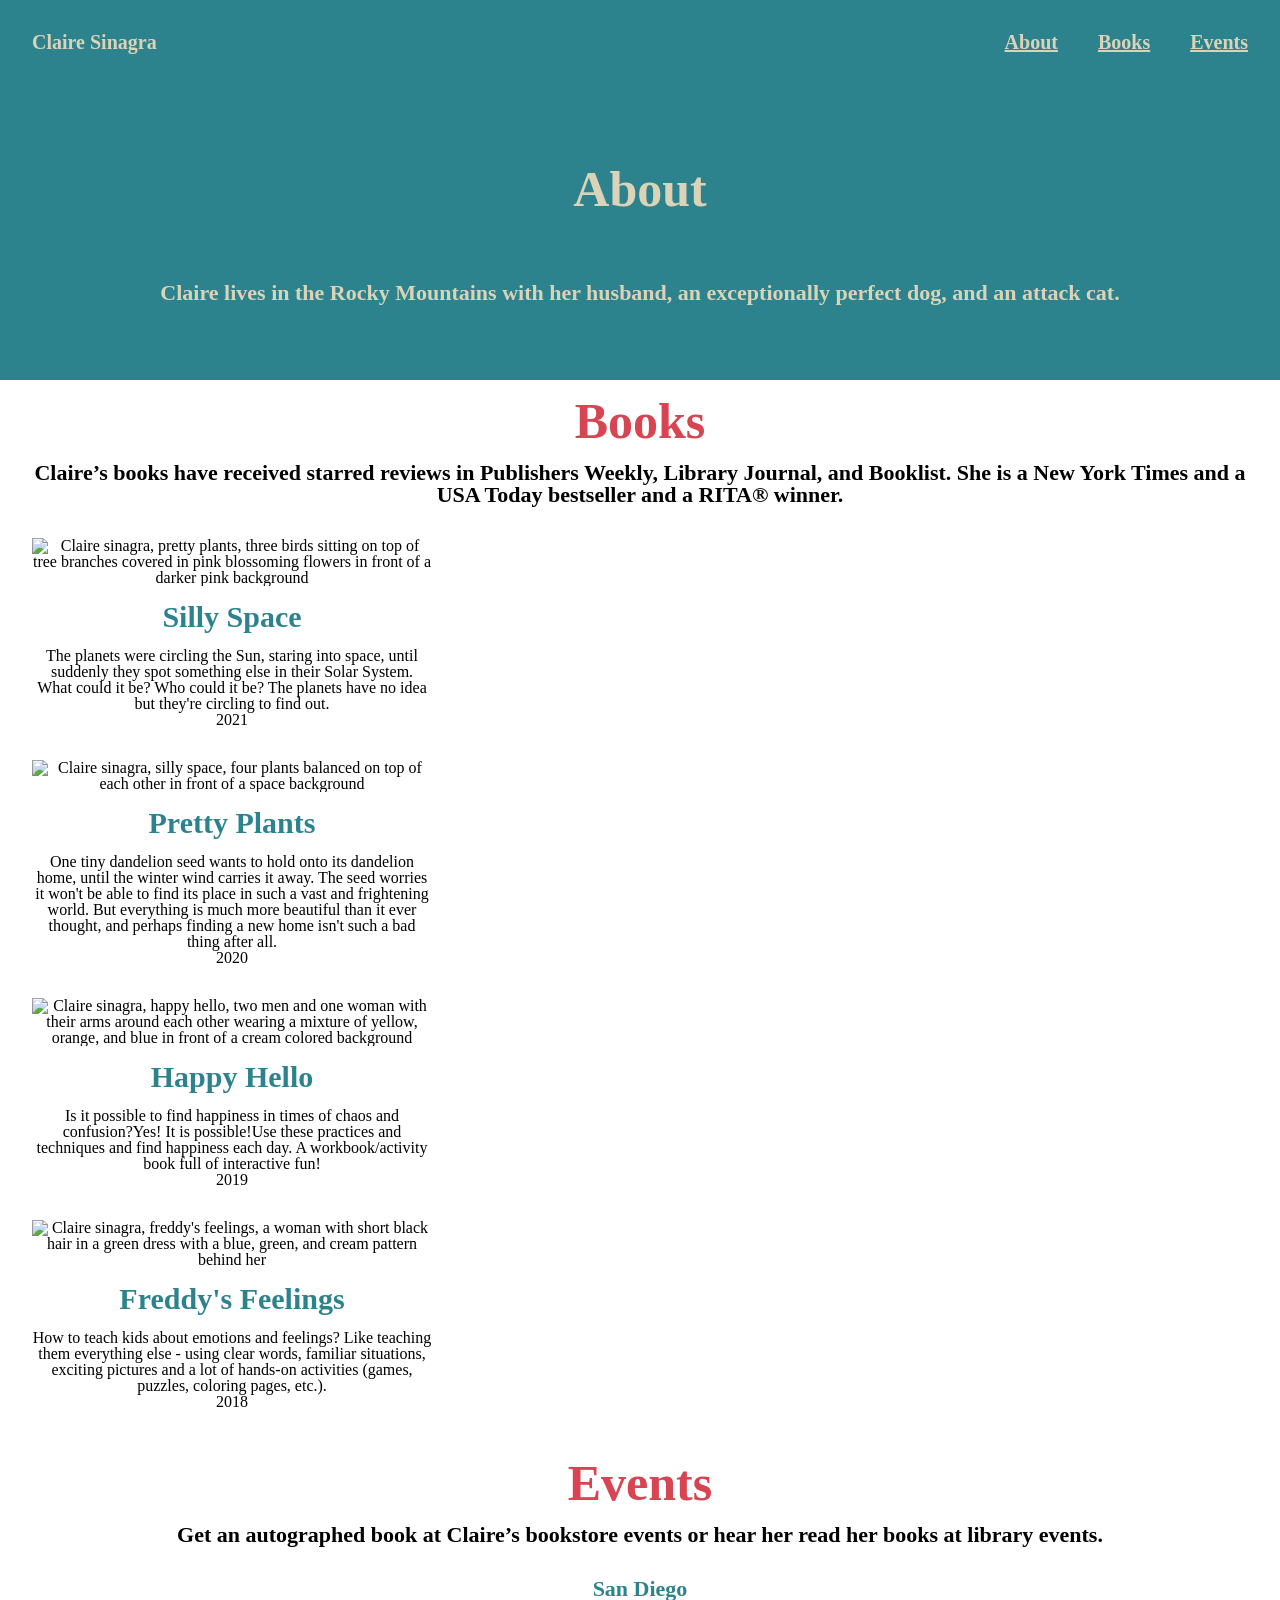
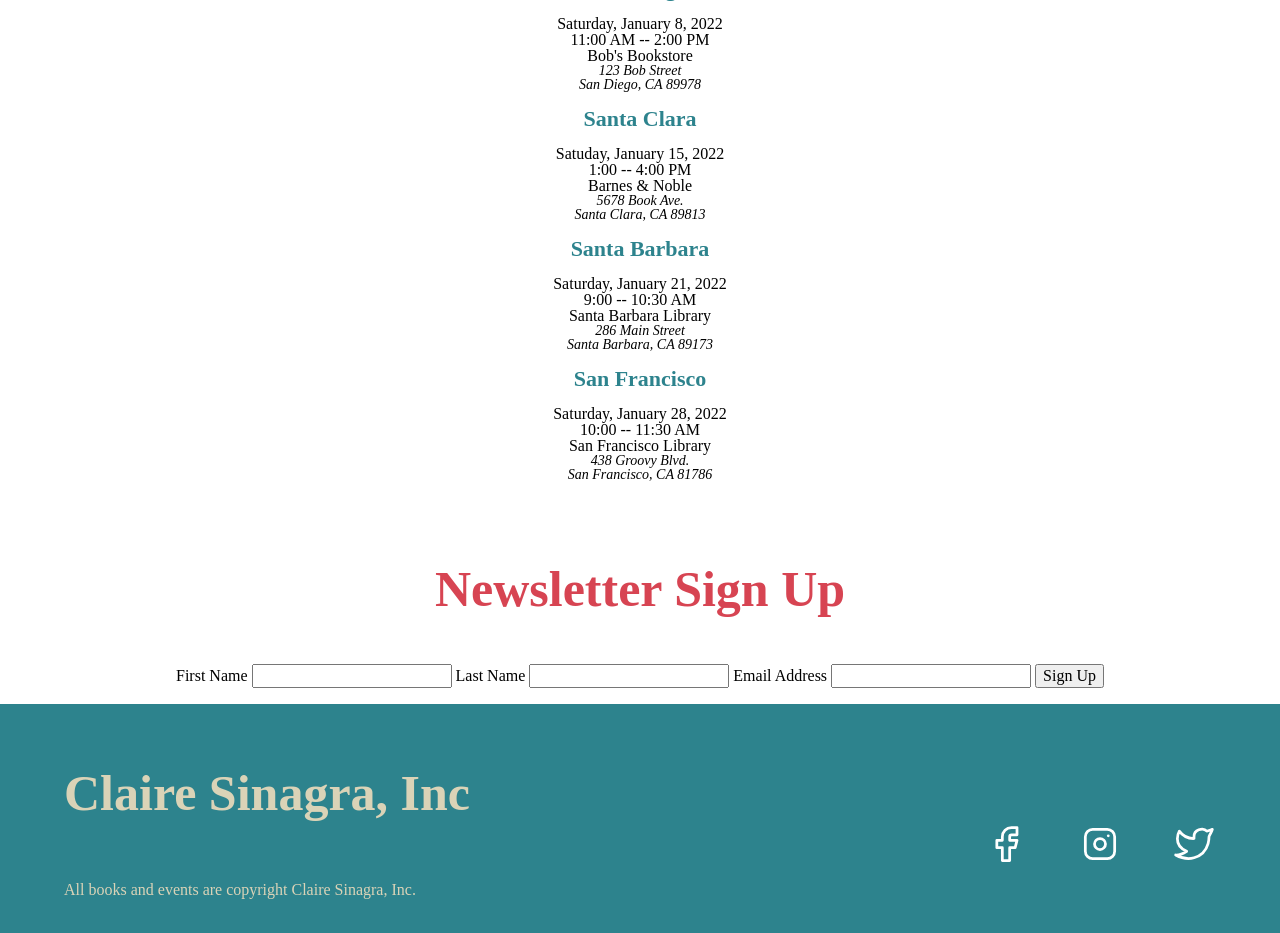
==== BILEK_ANDREW.html @ c1318633 "add" ====
<!DOCTYPE html>
<html lang="en">
    <head>
        <meta charset="UTF-8">
        <meta name="viewport" content="width=device-width, initial-scale=1.0">
        <meta http-equiv="X-UA-Compatible" content="ie=edge">
        <meta name="author" content="Andrew Bilek">
        <meta name="description" content="Learn more about children's author Claire Sinagra's her personal life, some of the books she has released, and any upcoming events she has planned.">
        <meta name="keywords" content="claire, sinagra, children, author, books, novels, reading">
        <meta name="robots" content="index, follow">

        <meta name="twitter:card" content="website">
        <meta name="twitter:site" content="@clairesingara">
        <meta name="twitter:title" content="Claire Singara">
        <meta name="twitter:description" content="Learn more about children's author Claire Sinagra's her personal life, some of the books she has released, and any upcoming events she has planned.">
        <meta name="twitter:image" content="file:///C:/Users/Drew/Documents/1MyStuff/School/GIT%20414/finalproject/images/Claire-Singara.jpg">

        <meta property="og:title" content="Claire Sinagra">
        <meta property="og:url" content="">
        <meta property="og:type" content="website">
        <meta property="og:image" content="file:///C:/Users/Drew/Documents/1MyStuff/School/GIT%20414/finalproject/images/Claire-Singara.jpg">

        <title>Claire Singara</title>
        <link rel="stylesheet" href="styles.css" type="text/css">
    </head>
    <body>
        <a href="main-content" id="skip">Skip to Main Content</a>
        <header>
            <h1>Claire Sinagra</h1>
            <nav>
                <ul>
                    <li><a href="#about">About</a></li>
                    <li><a href="#books">Books</a></li>
                    <li><a href="#events">Events</a></li>
                </ul>
            </nav>
        </header>    
        <main id="main-content">
            <section id="about">
                <h2>About</h2>
                    <h3>Claire lives in the Rocky Mountains with her husband, an exceptionally perfect dog, and an attack cat.</h3>
            </section>
            <section id="books">
                <h2>Books</h2>
                    <h3>Claire’s books have received starred reviews in Publishers Weekly, Library Journal, and Booklist. She is a New York Times and a USA Today bestseller and a RITA® winner.</h3>
                    <section id="space">
                        <img src="file:///C:/Users/Drew/Documents/1MyStuff/School/GIT%20414/finalproject/images/Silly-Space.jpg" alt="Claire sinagra, pretty plants, three birds sitting on top of tree branches covered in pink blossoming flowers in front of a darker pink background">
                        <h4>Silly Space</h4>
                            <p>The planets were circling the Sun, staring into space, until suddenly they spot something else in their Solar System. What could it be? Who could it be? The planets have no idea but they're circling to find out.</p>
                            <p>2021</p>
                    </section>
                    <section id="plants">
                        <img src="file:///C:/Users/Drew/Documents/1MyStuff/School/GIT%20414/finalproject/images/Pretty-Plants.jpg" alt="Claire sinagra, silly space, four plants balanced on top of each other in front of a space background">
                        <h4>Pretty Plants</h4>
                            <p>One tiny dandelion seed wants to hold onto its dandelion home, until the winter wind carries it away. The seed worries it won't be able to find its place in such a vast and frightening world. But everything is much more beautiful than it ever thought, and perhaps finding a new home isn't such a bad thing after all.</p>
                            <p>2020</p>
                    </section>
                    <section id="hello">
                        <img src="file:///C:/Users/Drew/Documents/1MyStuff/School/GIT%20414/finalproject/images/Happy-Hello.jpg" alt="Claire sinagra, happy hello, two men and one woman with their arms around each other wearing a mixture of yellow, orange, and blue in front of a cream colored background">
                        <h4>Happy Hello</h4>
                            <p>Is it possible to find happiness in times of chaos and confusion?Yes! It is possible!Use these practices and techniques and find happiness each day. A workbook/activity book full of interactive fun!</p>
                            <p>2019</p>
                    </section>
                    <section id="freddy">
                        <img src="file:///C:/Users/Drew/Documents/1MyStuff/School/GIT%20414/finalproject/images/Freddys-Feelings.jpg" alt="Claire sinagra, freddy's feelings, a woman with short black hair in a green dress with a blue, green, and cream pattern behind her">
                        <h4>Freddy's Feelings</h4>
                            <p>How to teach kids about emotions and feelings? Like teaching them everything else - using clear words, familiar situations, exciting pictures and a lot of hands-on activities (games, puzzles, coloring pages, etc.). </p>
                            <p>2018</p>
                    </section>
            </section>
            <section id="events">
                <h2>Events</h2>
                    <h3>Get an autographed book at Claire’s bookstore events or hear her read her books at library events. </h3>
                    <section id="sanDiego">
                        <h3>San Diego</h3>
                            <p>Saturday, January 8, 2022</p>
                            <p>11:00 AM -- 2:00 PM</p>
                            <p>Bob's Bookstore</p>
                            <address>
                            123 Bob Street<br>
                            San Diego, CA 89978  
                            </address>
                    </section>
                    <section id="santaClara">
                        <h3>Santa Clara</h3>
                            <p>Satuday, January 15, 2022</p>
                            <p>1:00 -- 4:00 PM</p>
                            <p>Barnes & Noble</p>
                            <address>
                            5678 Book Ave.<br>
                            Santa Clara, CA 89813
                            </address>
                    </section>
                    <section id="santaBarbara">
                        <h3>Santa Barbara</h3>
                            <p>Saturday, January 21, 2022</p>
                            <p>9:00 -- 10:30 AM</p>
                            <p>Santa Barbara Library</p>
                            <address>
                            286 Main Street<br>
                            Santa Barbara, CA 89173
                            </address>
                    </section>
                    <section id="sanFrancisco">
                        <h3>San Francisco</h3> 
                            <p>Saturday, January 28, 2022</p>
                            <p>10:00 -- 11:30 AM</p>
                            <p>San Francisco Library</p>
                            <address>
                            438 Groovy Blvd.<br>
                            San Francisco, CA 81786
                            </address>
                    </section>
            </section>
            <section id="news">
                <h2>Newsletter Sign Up</h2>
                    <label for="name">First Name</label>
                    <input id="name" type="text" autocomplete="name">

                    <label for="name2">Last Name</label>
                    <input id="name2" type="text" autocomplete="name">

                    <label for="email">Email Address</label>
                    <input id="email" type="email" autocomplete="email">

                    <input type="submit" name="submit" value="Sign Up">
            </section>
        </main>
        <footer>
            <section id="author">
                <h2>Claire Sinagra, Inc</h2>
                    <p>All books and events are copyright Claire Sinagra, Inc.</p>
            </section>
            <section id="social">
                <a href="https://www.facebook.com" aria-label="Facebook Link"><svg xmlns="http://www.w3.org/2000/svg" class="icon icon-tabler icon-tabler-brand-facebook" width="44" height="44" viewBox="0 0 24 24" stroke-width="1.5" stroke="#ffffff" fill="none" stroke-linecap="round" stroke-linejoin="round">
                    <path stroke="none" d="M0 0h24v24H0z" fill="none"/>
                    <path d="M7 10v4h3v7h4v-7h3l1 -4h-4v-2a1 1 0 0 1 1 -1h3v-4h-3a5 5 0 0 0 -5 5v2h-3" />
                </svg></a>
                <a href="https://www.instagram.com" aria-label="Instagram Link"><svg xmlns="http://www.w3.org/2000/svg" class="icon icon-tabler icon-tabler-brand-instagram" width="44" height="44" viewBox="0 0 24 24" stroke-width="1.5" stroke="#ffffff" fill="none" stroke-linecap="round" stroke-linejoin="round">
                    <path stroke="none" d="M0 0h24v24H0z" fill="none"/>
                    <rect x="4" y="4" width="16" height="16" rx="4" />
                    <circle cx="12" cy="12" r="3" />
                    <line x1="16.5" y1="7.5" x2="16.5" y2="7.501" />
                </svg></a>
                <a href="https://www.twitter.com" aria-label="Twitter Link"><svg xmlns="http://www.w3.org/2000/svg" class="icon icon-tabler icon-tabler-brand-twitter" width="44" height="44" viewBox="0 0 24 24" stroke-width="1.5" stroke="#ffffff" fill="none" stroke-linecap="round" stroke-linejoin="round">
                    <path stroke="none" d="M0 0h24v24H0z" fill="none"/>
                    <path d="M22 4.01c-1 .49 -1.98 .689 -3 .99c-1.121 -1.265 -2.783 -1.335 -4.38 -.737s-2.643 2.06 -2.62 3.737v1c-3.245 .083 -6.135 -1.395 -8 -4c0 0 -4.182 7.433 4 11c-1.872 1.247 -3.739 2.088 -6 2c3.308 1.803 6.913 2.423 10.034 1.517c3.58 -1.04 6.522 -3.723 7.651 -7.742a13.84 13.84 0 0 0 .497 -3.753c-.002 -.249 1.51 -2.772 1.818 -4.013z" />
                </svg></a>
            </section>
        </footer>
    </body>
</html>
---- styles.css ----
/* Andrew Bilek */
/*----CSS RESET----*/
/* http://meyerweb.com/eric/tools/css/reset/ 
   v2.0 | 20110126
   License: none (public domain)
*/

html, body, div, span, applet, object, iframe,
h1, h2, h3, h4, h5, h6, p, blockquote, pre,
a, abbr, acronym, address, big, cite, code,
del, dfn, em, img, ins, kbd, q, s, samp,
small, strike, strong, sub, sup, tt, var,
b, u, i, center,
dl, dt, dd, ol, ul, li,
fieldset, form, label, legend,
table, caption, tbody, tfoot, thead, tr, th, td,
article, aside, canvas, details, embed, 
figure, figcaption, footer, header, hgroup, 
menu, nav, output, ruby, section, summary,
time, mark, audio, video {
	margin: 0;
	padding: 0;
	border: 0;
	font-size: 100%;
	font: inherit;
	vertical-align: baseline;
}
/* HTML5 display-role reset for older browsers */
article, aside, details, figcaption, figure, 
footer, header, hgroup, menu, nav, section {
	display: block;
}
body {
	line-height: 1;
}
ol, ul {
	list-style: none;
}
blockquote, q {
	quotes: none;
}
blockquote:before, blockquote:after,
q:before, q:after {
	content: '';
	content: none;
}
table {
	border-collapse: collapse;
	border-spacing: 0;
}
/*----FONT----*/
@import url('https://fonts.googleapis.com/css2?family=Comfortaa:wght@300;700&display=swap');

/*----VARIABLES----*/
:root{
    --apple: #D74452;
    --teal: #2d838D;
    --beige: #dad3b7;
    --orange: #db9f34;
    --dark-orange: #db8e36;
}
/*----SKIP LINK----*/
#skip{
    position: absolute;
    left: -10000px;
    top: auto;
    width: 1px;
    height: 1px;
    overflow: hidden;
}

#skip:focus{
    position: static;
    width: auto;
    height: auto;
}
/*----Header----*/
header{
    padding: 2em;
    max-width: calc(100%-1rem);
    margin: 0 auto;
    display: flex;
    justify-content: space-between;
    background-color: var(--teal);
    color: var(--beige);
}

nav{
    margin-left: auto;
    font-family: 'Comfortaa', cursive;
    font-weight: bold;
    font-size: 20px;
}

ul{
    display: flex;
    gap: 40px;
}

h1{
    font-family: 'Comfortaa', cursive;
    font-weight: bold;
    font-size: 20px;
}

a:link{
    color: var(--beige);
}

a:visited{
    color: var(--beige);
}
/*----MAIN----*/
h2{
    font-family: 'Comfortaa', cursive;
    font-weight: bold;
    font-size:50px;
    color: var(--apple);
}

h3{
    font-family: 'Comfortaa', cursive;
    font-weight: bold;
    font-size:22px;
    padding:1rem;
}

h4{
    font-family: 'Comfortaa', cursive;
    font-weight: bold;
    font-size:30px;
    color: var(--teal);
    padding:1rem;
}

img {
    width:300px;
    height:auto;
}

p{
    font-family: 'Comfortaa', cursive;
    font-weight: light;
    font-size:16px;
}

address{
    font-family: 'Comfortaa', cursive;
    font-weight: light;
    font-size: 14px;
    font-style: italic;
}

#news{
    text-align:center;
    padding:1em;
    color: var(--teal);
}

#news h2{
    display: flex;
    flex-direction: column;
    align-content: flex-end;
    padding:1em;
}

#events{
    text-align:center;
    padding:1em;
}

#books{
    text-align:center;
    padding:1em;
}

#freddy, #space, #hello, #plants {
    max-width:400px;
    padding:1rem;
}

#about{
    text-align:center;
    padding: 3em;
    display: flex;
    flex-direction: column;
    align-content: flex-end;
    gap: 20px;
    background-color: var(--teal);
    color: var(--beige);
    height:200px;
}

footer{
    background-color: var(--teal);
    color: var(--beige);
    padding:2rem;
    max-height:200px;
}

label, input{
    font-family: 'Comfortaa', cursive;
    font-weight: light;
    font-size:16px;
    color: black;
}

#author h2, #about h2, #author p{
    color: var(--beige);
    padding:2rem;
}

#sanDiego h3, #santaClara h3, #santaBarbara h3, #sanFrancisco h3{
    color: var(--teal);
}

#social{
    display:flex;
    justify-content:flex-end;
    padding:2rem;
    gap:50px;
    margin-top:-140px;
}
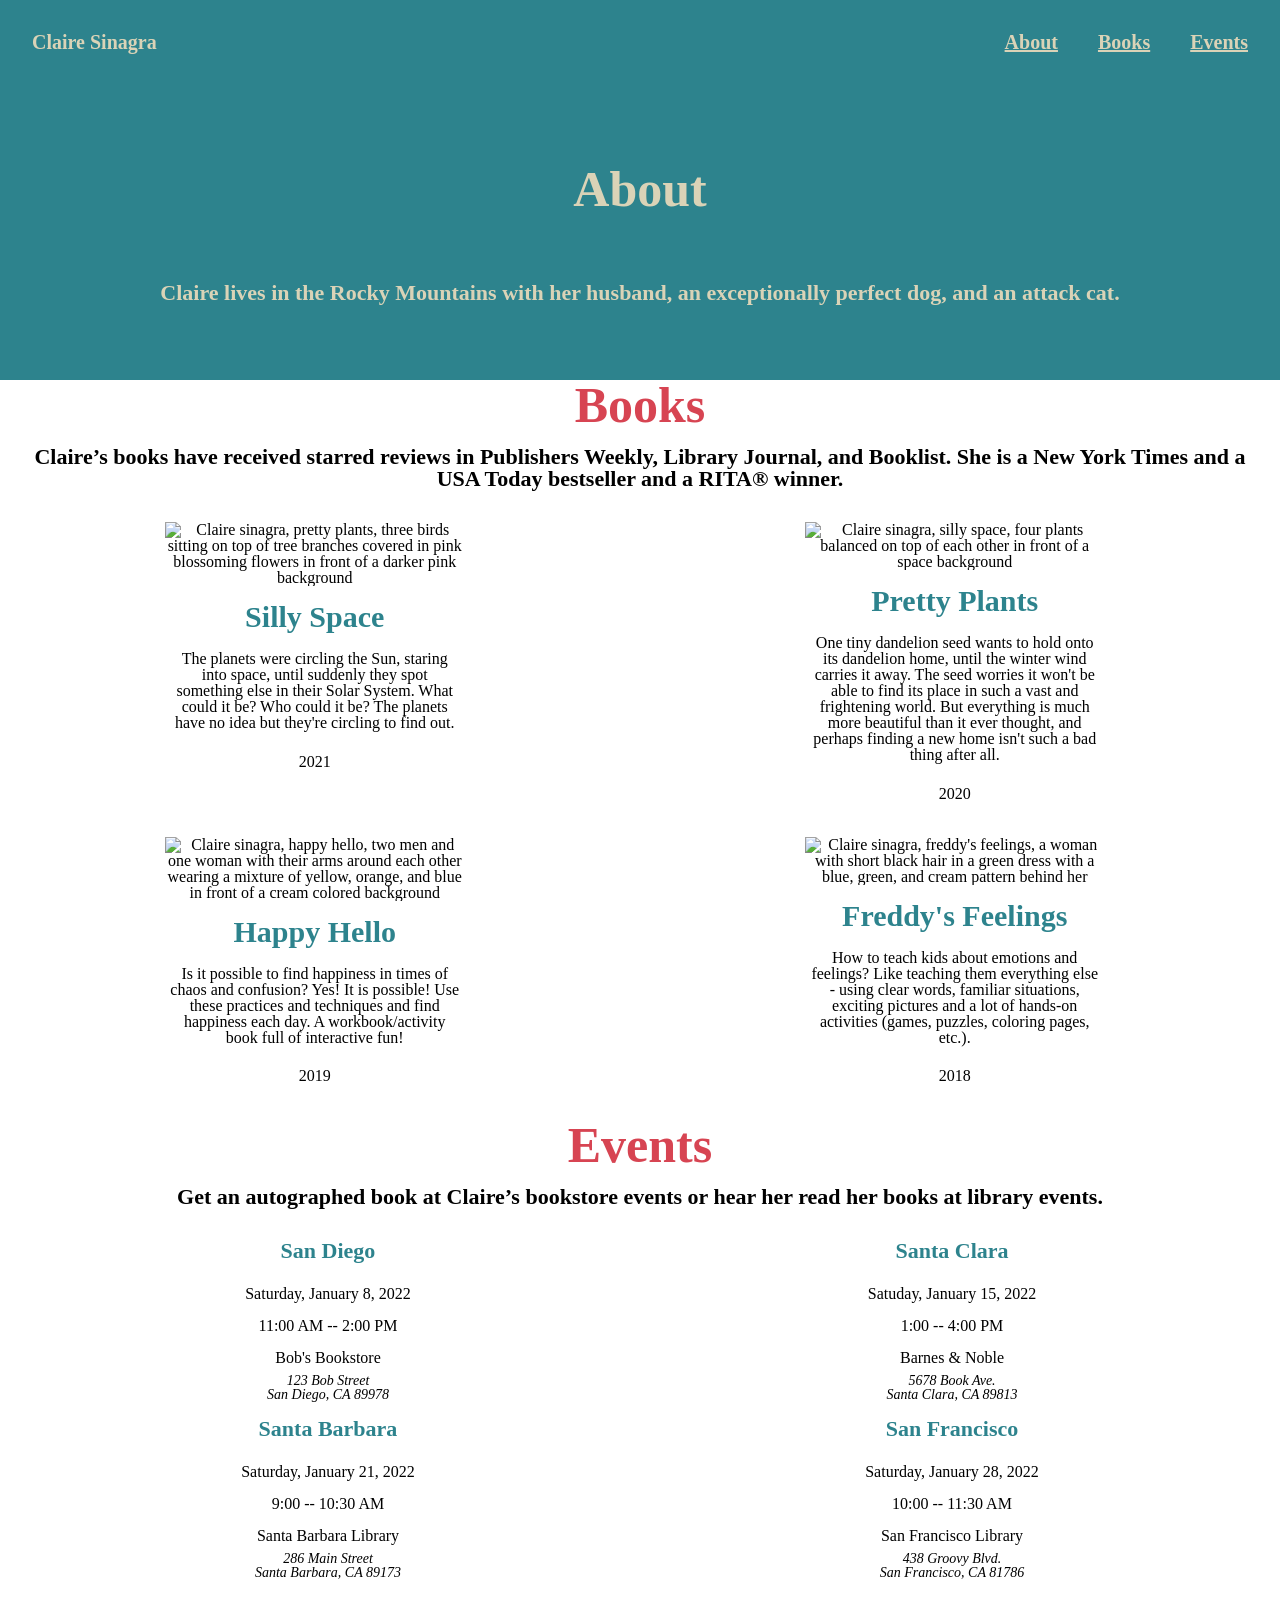
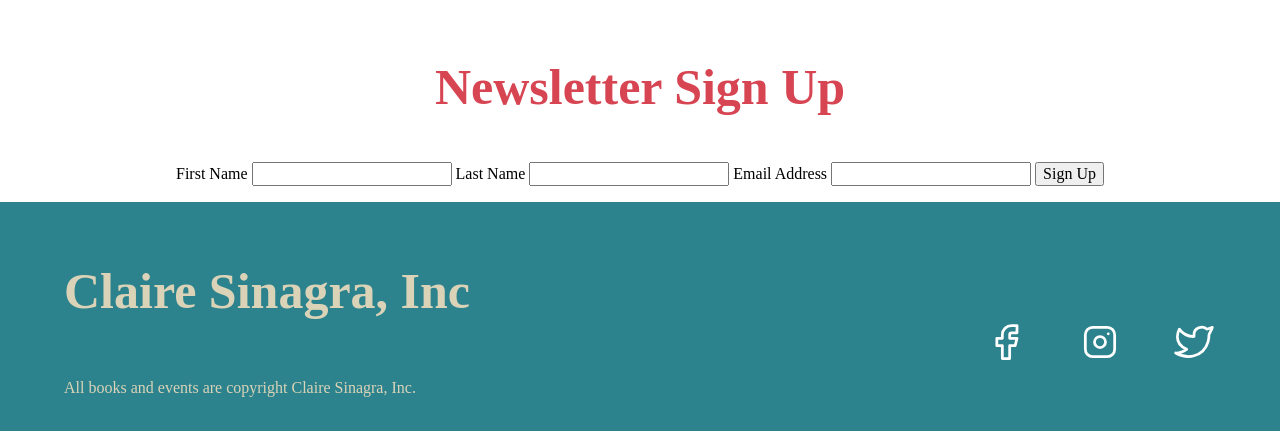
==== commit 4c8e4273: "udpate" ====
--- a/BILEK_ANDREW.html
+++ b/BILEK_ANDREW.html
@@ -16,7 +16,7 @@
         <meta name="twitter:image" content="file:///C:/Users/Drew/Documents/1MyStuff/School/GIT%20414/finalproject/images/Claire-Singara.jpg">
 
         <meta property="og:title" content="Claire Sinagra">
-        <meta property="og:url" content="">
+        <meta property="og:url" content="https://bilekand.github.io/finalproject/">
         <meta property="og:type" content="website">
         <meta property="og:image" content="file:///C:/Users/Drew/Documents/1MyStuff/School/GIT%20414/finalproject/images/Claire-Singara.jpg">
 
@@ -44,27 +44,27 @@
                 <h2>Books</h2>
                     <h3>Claire’s books have received starred reviews in Publishers Weekly, Library Journal, and Booklist. She is a New York Times and a USA Today bestseller and a RITA® winner.</h3>
                     <section id="space">
-                        <img src="file:///C:/Users/Drew/Documents/1MyStuff/School/GIT%20414/finalproject/images/Silly-Space.jpg" alt="Claire sinagra, pretty plants, three birds sitting on top of tree branches covered in pink blossoming flowers in front of a darker pink background">
+                        <img src="https://raw.githubusercontent.com/bilekand/finalproject/main/images/Silly-Space.jpg" alt="Claire sinagra, pretty plants, three birds sitting on top of tree branches covered in pink blossoming flowers in front of a darker pink background">
                         <h4>Silly Space</h4>
-                            <p>The planets were circling the Sun, staring into space, until suddenly they spot something else in their Solar System. What could it be? Who could it be? The planets have no idea but they're circling to find out.</p>
+                            <p>The planets were circling the Sun, staring into space, until suddenly they spot something else in their Solar System. What could it be? Who could it be? The planets have no idea but they're circling to find out.</p><br>
                             <p>2021</p>
                     </section>
                     <section id="plants">
-                        <img src="file:///C:/Users/Drew/Documents/1MyStuff/School/GIT%20414/finalproject/images/Pretty-Plants.jpg" alt="Claire sinagra, silly space, four plants balanced on top of each other in front of a space background">
+                        <img src="https://raw.githubusercontent.com/bilekand/finalproject/main/images/Pretty-Plants.jpg" alt="Claire sinagra, silly space, four plants balanced on top of each other in front of a space background">
                         <h4>Pretty Plants</h4>
-                            <p>One tiny dandelion seed wants to hold onto its dandelion home, until the winter wind carries it away. The seed worries it won't be able to find its place in such a vast and frightening world. But everything is much more beautiful than it ever thought, and perhaps finding a new home isn't such a bad thing after all.</p>
+                            <p>One tiny dandelion seed wants to hold onto its dandelion home, until the winter wind carries it away. The seed worries it won't be able to find its place in such a vast and frightening world. But everything is much more beautiful than it ever thought, and perhaps finding a new home isn't such a bad thing after all.</p><br>
                             <p>2020</p>
                     </section>
                     <section id="hello">
-                        <img src="file:///C:/Users/Drew/Documents/1MyStuff/School/GIT%20414/finalproject/images/Happy-Hello.jpg" alt="Claire sinagra, happy hello, two men and one woman with their arms around each other wearing a mixture of yellow, orange, and blue in front of a cream colored background">
+                        <img src="https://raw.githubusercontent.com/bilekand/finalproject/main/images/Happy-Hello.jpg" alt="Claire sinagra, happy hello, two men and one woman with their arms around each other wearing a mixture of yellow, orange, and blue in front of a cream colored background">
                         <h4>Happy Hello</h4>
-                            <p>Is it possible to find happiness in times of chaos and confusion?Yes! It is possible!Use these practices and techniques and find happiness each day. A workbook/activity book full of interactive fun!</p>
+                            <p>Is it possible to find happiness in times of chaos and confusion? Yes! It is possible! Use these practices and techniques and find happiness each day. A workbook/activity book full of interactive fun!</p><br>
                             <p>2019</p>
                     </section>
                     <section id="freddy">
-                        <img src="file:///C:/Users/Drew/Documents/1MyStuff/School/GIT%20414/finalproject/images/Freddys-Feelings.jpg" alt="Claire sinagra, freddy's feelings, a woman with short black hair in a green dress with a blue, green, and cream pattern behind her">
+                        <img src="https://raw.githubusercontent.com/bilekand/finalproject/main/images/Freddys-Feelings.jpg" alt="Claire sinagra, freddy's feelings, a woman with short black hair in a green dress with a blue, green, and cream pattern behind her">
                         <h4>Freddy's Feelings</h4>
-                            <p>How to teach kids about emotions and feelings? Like teaching them everything else - using clear words, familiar situations, exciting pictures and a lot of hands-on activities (games, puzzles, coloring pages, etc.). </p>
+                            <p>How to teach kids about emotions and feelings? Like teaching them everything else - using clear words, familiar situations, exciting pictures and a lot of hands-on activities (games, puzzles, coloring pages, etc.). </p><br>
                             <p>2018</p>
                     </section>
             </section>
@@ -131,7 +131,7 @@
                 <h2>Claire Sinagra, Inc</h2>
                     <p>All books and events are copyright Claire Sinagra, Inc.</p>
             </section>
-            <section id="social">
+            <div id="social">
                 <a href="https://www.facebook.com" aria-label="Facebook Link"><svg xmlns="http://www.w3.org/2000/svg" class="icon icon-tabler icon-tabler-brand-facebook" width="44" height="44" viewBox="0 0 24 24" stroke-width="1.5" stroke="#ffffff" fill="none" stroke-linecap="round" stroke-linejoin="round">
                     <path stroke="none" d="M0 0h24v24H0z" fill="none"/>
                     <path d="M7 10v4h3v7h4v-7h3l1 -4h-4v-2a1 1 0 0 1 1 -1h3v-4h-3a5 5 0 0 0 -5 5v2h-3" />
@@ -146,7 +146,7 @@
                     <path stroke="none" d="M0 0h24v24H0z" fill="none"/>
                     <path d="M22 4.01c-1 .49 -1.98 .689 -3 .99c-1.121 -1.265 -2.783 -1.335 -4.38 -.737s-2.643 2.06 -2.62 3.737v1c-3.245 .083 -6.135 -1.395 -8 -4c0 0 -4.182 7.433 4 11c-1.872 1.247 -3.739 2.088 -6 2c3.308 1.803 6.913 2.423 10.034 1.517c3.58 -1.04 6.522 -3.723 7.651 -7.742a13.84 13.84 0 0 0 .497 -3.753c-.002 -.249 1.51 -2.772 1.818 -4.013z" />
                 </svg></a>
-            </section>
+            </div>
         </footer>
     </body>
 </html>
--- a/styles.css
+++ b/styles.css
@@ -73,6 +73,7 @@
     position: static;
     width: auto;
     height: auto;
+    background-color:var(--teal);
 }
 /*----Header----*/
 header{
@@ -164,14 +165,43 @@
     padding:1em;
 }
 
+#books{
+    margin:auto;
+    text-align:center;
+    display: grid;
+    grid-template-columns: repeat(2, auto);
+    justify-items:center;
+}
+
+#books h3, #books h2{
+    grid-column-start: span 12;
+}
+
+#books section{
+    max-width:400px;
+    grid-column-start: span 3;
+}
+
+#books p{
+    padding:.2rem;
+}
+
 #events{
-    text-align:center;
-    padding:1em;
-}
-
-#books{
-    text-align:center;
-    padding:1em;
+    margin:auto;
+    text-align:center;
+    display: grid;
+    padding:1em;
+    grid-template-columns: repeat(2, auto);
+    justify-items:center;
+}
+
+#events h3, #events h2{
+    grid-column-start: span 12;
+}
+
+#events section{
+    max-width:400px;
+    grid-column-start: span 3;
 }
 
 #freddy, #space, #hello, #plants {
@@ -214,6 +244,10 @@
     color: var(--teal);
 }
 
+#events p{
+    padding:.5rem;
+}
+
 #social{
     display:flex;
     justify-content:flex-end;
@@ -221,3 +255,144 @@
     gap:50px;
     margin-top:-140px;
 }
+
+/*----SMALL SCREEN----*/
+@media screen and (min-width:320px){
+#books{
+    margin:auto;
+    text-align:center;
+    display: grid;
+    grid-template-columns: repeat(2, auto);
+    justify-items:center;
+}
+
+#books h3, #books h2{
+    grid-column-start: span 12;
+}
+
+#books section{
+    max-width:300px;
+    grid-column-start: span 12;
+}
+
+#books p{
+    padding:.2rem;
+}
+
+#events{
+    margin:auto;
+    text-align:center;
+    display: grid;
+    padding:1em;
+    grid-template-columns: repeat(2, auto);
+    justify-items:center;
+}
+
+#events h3, #events h2{
+    grid-column-start: span 12;
+}
+
+#events section{
+    max-width:300px;
+    grid-column-start: span 12;
+}
+
+#freddy, #space, #hello, #plants {
+    max-width:300px;
+    padding:1rem;
+}
+}
+
+/*----MEDIUM SCREEN----*/
+@media screen and (min-width:800px){
+#books{
+    margin:auto;
+    text-align:center;
+    display: grid;
+    grid-template-columns: repeat(2, auto);
+    justify-items:center;
+}
+
+#books h3, #books h2{
+    grid-column-start: span 12;
+}
+
+#books section{
+    max-width:300px;
+    grid-column-start: span 6;
+}
+
+#books p{
+    padding:.2rem;
+}
+
+#events{
+    margin:auto;
+    text-align:center;
+    display: grid;
+    padding:1em;
+    grid-template-columns: repeat(2, auto);
+    justify-items:center;
+}
+
+#events h3, #events h2{
+    grid-column-start: span 12;
+}
+
+#events section{
+    max-width:300px;
+    grid-column-start: span 6;
+}
+
+#freddy, #space, #hello, #plants {
+    max-width:300px;
+    padding:1rem;
+}
+}
+
+/*----LARGE SCREEN----*/
+@media screen and (min-width:1400px){
+#books{
+    margin:auto;
+    text-align:center;
+    display: grid;
+    grid-template-columns: repeat(2, auto);
+    justify-items:center;
+}
+
+#books h3, #books h2{
+    grid-column-start: span 12;
+}
+
+#books section{
+    max-width:400px;
+    grid-column-start: span 3;
+}
+
+#books p{
+    padding:.2rem;
+}
+
+#events{
+    margin:auto;
+    text-align:center;
+    display: grid;
+    padding:1em;
+    grid-template-columns: repeat(2, auto);
+    justify-items:center;
+}
+
+#events h3, #events h2{
+    grid-column-start: span 12;
+}
+
+#events section{
+    max-width:400px;
+    grid-column-start: span 3;
+}
+
+#freddy, #space, #hello, #plants {
+    max-width:400px;
+    padding:1rem;
+}    
+}
